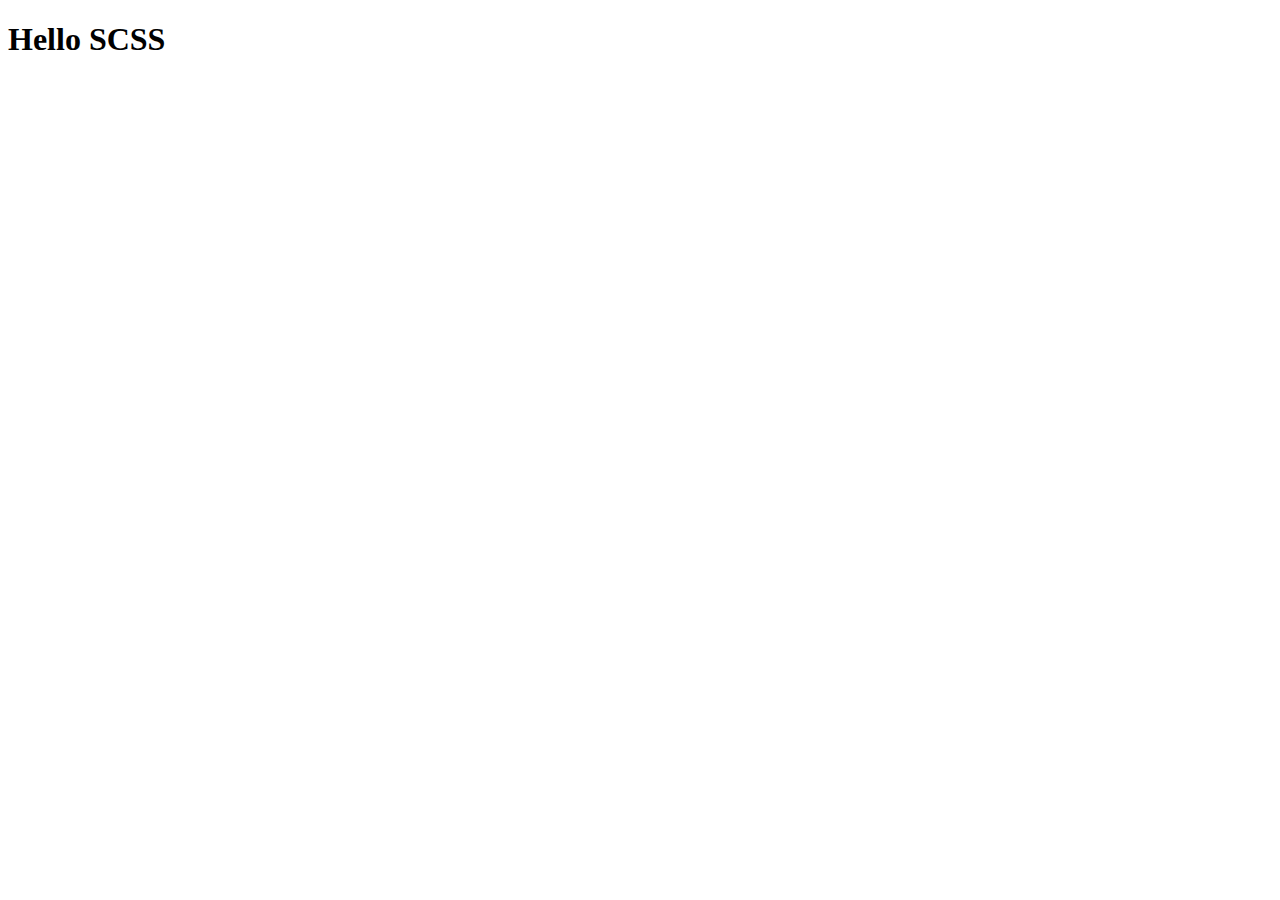
==== index.html @ f7321cb6 "«first»" ====
<!DOCTYPE html>
<html lang="en">
<head>
    <meta charset="UTF-8">
    <meta http-equiv="X-UA-Compatible" content="IE=edge">
    <meta name="viewport" content="width=device-width, initial-scale=1.0">
    <title>Document</title>
</head>
<body>
    <h1>Hello SCSS</h1>
</body>
</html>
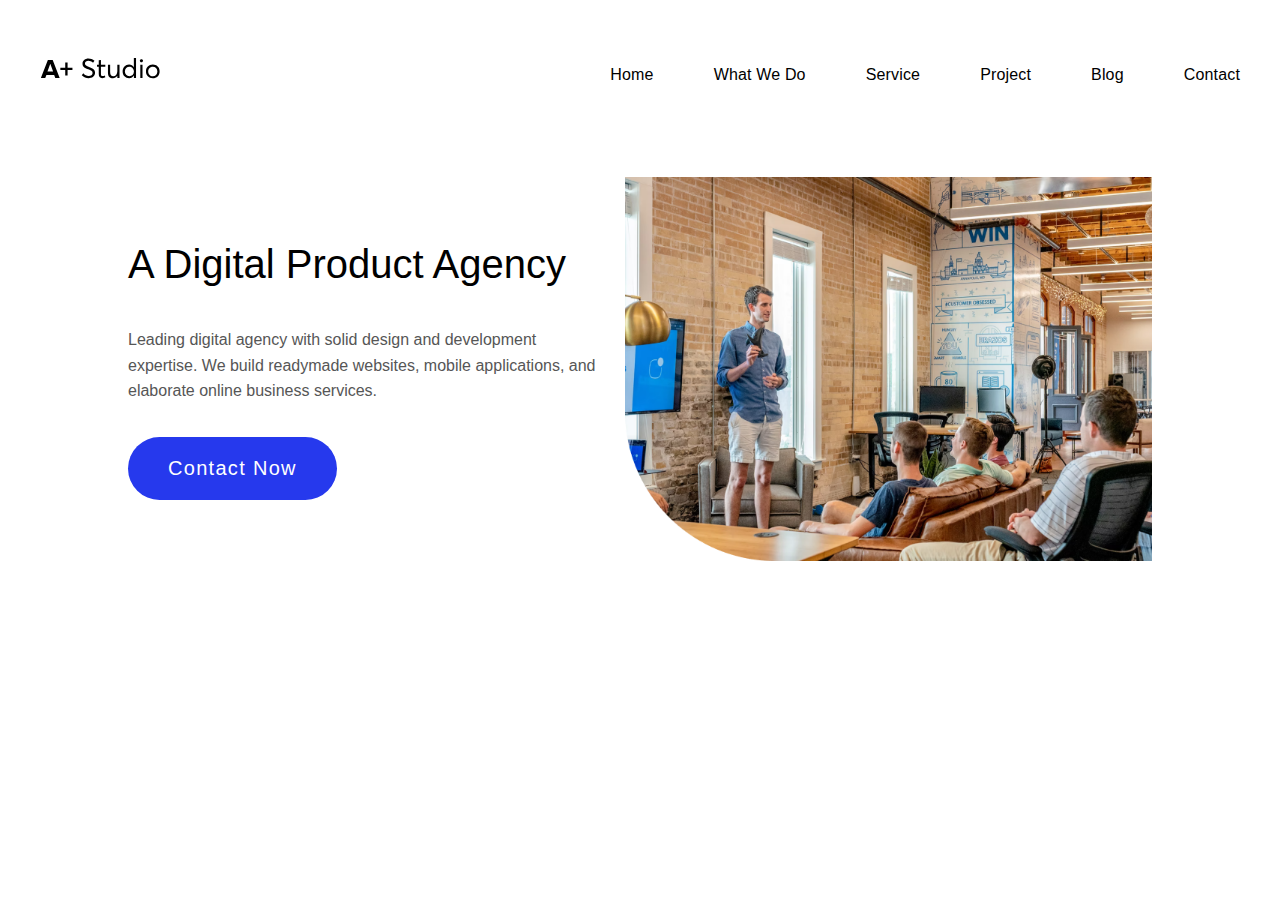
==== commit 3c598b61: "Correction" ====
--- a/index.html
+++ b/index.html
@@ -4,9 +4,38 @@
     <meta charset="UTF-8">
     <meta http-equiv="X-UA-Compatible" content="IE=edge">
     <meta name="viewport" content="width=device-width, initial-scale=1.0">
+    <link rel="stylesheet" href="style.css">
     <title>Document</title>
 </head>
 <body>
-    <h1>Hello SCSS</h1>
+    <div class="container">
+         <header class="header">
+            <a href="/" class="header__logo">
+                <img src="img/logo.svg" alt="logo">
+            </a>
+            <nav class="header__nav">
+                <ul class="header__ul">
+                    <li class="header__li"><a href="/" class="header__a">Home</a></li>
+                    <li class="header__li"><a href="/" class="header__a">What We Do</a></li>
+                    <li class="header__li"><a href="/" class="header__a">Service</a></li>
+                    <li class="header__li"><a href="/" class="header__a">Project</a></li>
+                    <li class="header__li"><a href="/" class="header__a">Blog</a></li>
+                    <li class="header__li"><a href="/" class="header__a">Contact</a></li>
+                </ul>
+            </nav>
+         </header>
+    </div>
+
+    <section class="main-section">
+        <div class="main-section__info">
+            <div class="main-section__title">A Digital Product Agency</div>
+            <div class="main-section__desc">Leading digital agency with solid design and development expertise. We build readymade websites, mobile applications, and elaborate online business services.</div>
+            <a href="/" class="btn   _primary main-section__btn">Contact Now</a>
+        </div>
+        <div class="main-section__image">
+            <img src="img/image8.png" alt="Agency">
+        </div>
+    </section>
+
 </body>
 </html>--- a/style.css
+++ b/style.css
@@ -0,0 +1,105 @@
+*,
+*::before
+*::after {
+  box-sizing: border-box;
+  margin: 0;
+  padding: 0; }
+
+img {
+  max-width: 100%; }
+
+a {
+  text-decoration: none; }
+
+li {
+  list-style: none;
+  text-decoration: none; }
+
+@font-face {
+  font-family: 'proxima_novaregular', sans-serif;
+  src: url("/fonts/proxima_novaregular") format("woff2");
+  font-weight: normal;
+  font-style: normal; }
+@font-face {
+  font-family: 'averta_demo_pe_cutted_demoRg';
+  src: url("/fonts/averta_demo_pe_cutted_demoRg") format("woff2");
+  font-weight: normal;
+  font-style: normal; }
+body {
+  font-family: "proxima_novaregular", sans-serif; }
+
+.container {
+  max-width: 1200px;
+  margin-inline: auto;
+  text-decoration: none; }
+
+.btn {
+  padding: 20px 40px;
+  display: inline-block;
+  cursor: pointer;
+  border: 0;
+  outline: 0;
+  border-radius: 60px;
+  background: #2639ED;
+  color: #FFF;
+  font-family: "proxima_novaregular", sans-serif;
+  font-size: 20px;
+  font-style: normal;
+  font-weight: 400;
+  line-height: normal;
+  letter-spacing: 1.3px; }
+  .btn._primary {
+    background: #2639ED;
+    color: #FFF; }
+
+.header {
+  padding-top: 42px;
+  padding-bottom: 35px;
+  display: flex;
+  justify-content: space-between;
+  align-items: center; }
+  .header__logo {
+    width: 120px;
+    height: 34px; }
+  .header__ul {
+    display: flex;
+    align-items: center;
+    gap: 60px; }
+  .header__a {
+    color: #000;
+    font-family: "proxima_novaregular", sans-serif;
+    font-size: 16px;
+    font-style: normal;
+    font-weight: 400;
+    line-height: normal;
+    letter-spacing: 0.16px; }
+
+.main-section {
+  display: flex;
+  align-items: center;
+  gap: 26px;
+  justify-content: space-between;
+  padding: 120px;
+  padding-top: 42px; }
+  .main-section__title {
+    color: #000;
+    font-family: "proxima_novaregular", sans-serif;
+    font-size: 40px;
+    font-style: normal;
+    font-weight: 400;
+    line-height: normal;
+    margin-bottom: 40px; }
+  .main-section__desc {
+    width: 471px;
+    color: #565656;
+    font-family: "proxima_novaregular", sans-serif;
+    font-size: 16px;
+    font-style: normal;
+    font-weight: 400;
+    line-height: 160%;
+    margin-bottom: 33px; }
+  .main-section__image {
+    max-width: 703px;
+    max-height: 512px; }
+
+/*# sourceMappingURL=style.css.map */
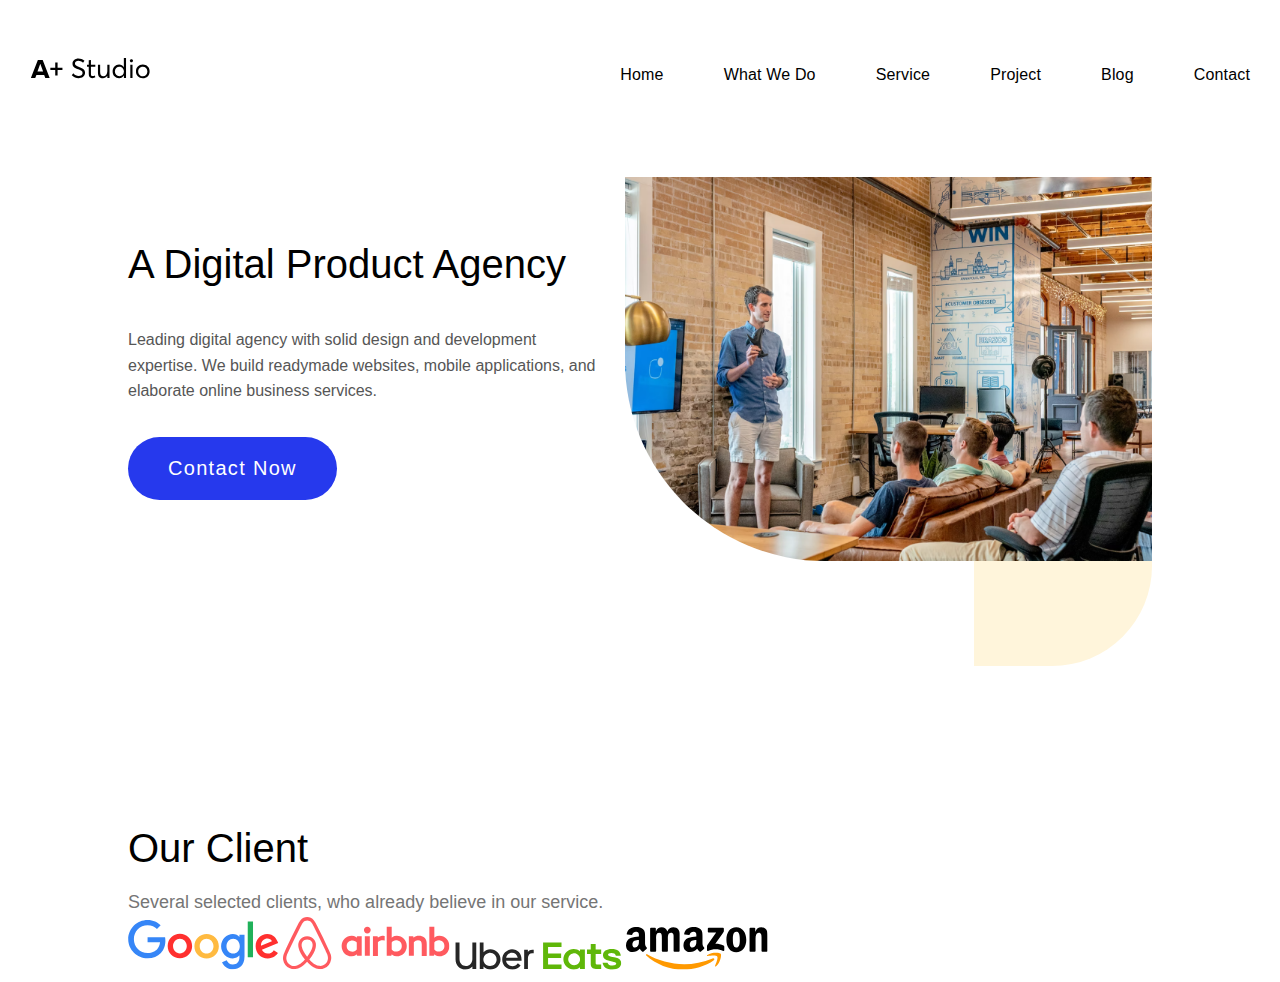
==== commit 62003f67: "Correction" ====
--- a/index.html
+++ b/index.html
@@ -33,8 +33,25 @@
             <a href="/" class="btn   _primary main-section__btn">Contact Now</a>
         </div>
         <div class="main-section__image">
-            <img src="img/image8.png" alt="Agency">
+            <img src="img/wrad.png" alt="Agency">
         </div>
+    </section>
+
+    <section class="social">
+        <div class="social__title">Our Client</div>
+        <div class="social__desc">Several selected clients, who already believe in our service.</div>
+        <a href="/" class="social__logo">
+            <img src="img/social/Google Logo.svg" alt="Google">
+        </a>
+        <a href="/" class="social__logo">
+            <img src="img/social/Airbnb Logo.svg" alt="Airbnb">
+        </a>
+        <a href="/" class="social__logo">
+            <img src="img/social/Uber Eats Logo.svg" alt="Uber">
+        </a>
+        <a href="/" class="social__logo">
+            <img src="img/social/Amazon Logo.svg" alt="Amazon">
+        </a>
     </section>
 
 </body>
--- a/style.css
+++ b/style.css
@@ -29,9 +29,10 @@
   font-family: "proxima_novaregular", sans-serif; }
 
 .container {
-  max-width: 1200px;
+  max-width: 1220px;
   margin-inline: auto;
-  text-decoration: none; }
+  text-decoration: none;
+  padding: 0 20px; }
 
 .btn {
   padding: 20px 40px;
@@ -50,7 +51,10 @@
   letter-spacing: 1.3px; }
   .btn._primary {
     background: #2639ED;
-    color: #FFF; }
+    color: #FFF;
+    transition: 0.2s all ease-in-out; }
+    .btn._primary:hover {
+      background: #1123cf; }
 
 .header {
   padding-top: 42px;
@@ -65,6 +69,19 @@
     display: flex;
     align-items: center;
     gap: 60px; }
+    @media (max-width: 992px) {
+      .header__ul {
+        position: fixed;
+        width: 300px;
+        height: 100%;
+        top: 0;
+        left: 0;
+        background: #2639ED;
+        z-index: 3;
+        flex-direction: column;
+        align-items: center;
+        justify-content: center;
+        transform: translateX(-500px); } }
   .header__a {
     color: #000;
     font-family: "proxima_novaregular", sans-serif;
@@ -73,14 +90,26 @@
     font-weight: 400;
     line-height: normal;
     letter-spacing: 0.16px; }
+    @media (max-width: 992px) {
+      .header__a {
+        color: #FFF; } }
 
 .main-section {
   display: flex;
   align-items: center;
   gap: 26px;
+  margin-bottom: 141px;
   justify-content: space-between;
   padding: 120px;
   padding-top: 42px; }
+  @media (max-width: 992px) {
+    .main-section {
+      align-items: stretch;
+      flex-direction: column-reverse;
+      padding: 0px; } }
+  .main-section__info {
+    max-width: 471px;
+    z-index: 2; }
   .main-section__title {
     color: #000;
     font-family: "proxima_novaregular", sans-serif;
@@ -90,7 +119,6 @@
     line-height: normal;
     margin-bottom: 40px; }
   .main-section__desc {
-    width: 471px;
     color: #565656;
     font-family: "proxima_novaregular", sans-serif;
     font-size: 16px;
@@ -99,7 +127,54 @@
     line-height: 160%;
     margin-bottom: 33px; }
   .main-section__image {
-    max-width: 703px;
-    max-height: 512px; }
+    position: relative; }
+    .main-section__image img {
+      border-radius: 0px 0px 0px 200px;
+      position: relative;
+      width: 100%; }
+      @media (max-width: 576px) {
+        .main-section__image img {
+          align-items: stretch; } }
+      @media (max-width: 992px) {
+        .main-section__image img {
+          position: relative;
+          width: 100%;
+          border-radius: 12px; } }
+    .main-section__image::before {
+      bottom: -101px;
+      right: 0px;
+      position: absolute;
+      content: '';
+      display: block;
+      width: 178px;
+      height: 178px;
+      border-radius: 0px 0px 100px 0px;
+      background: #FFF5DB; }
+      @media (max-width: 576px) {
+        .main-section__image::before {
+          display: none; } }
+
+.social {
+  padding-left: 120px;
+  align-items: center;
+  justify-content: space-between; }
+  .social__title {
+    color: #000;
+    font-family: "proxima_novaregular", sans-serif;
+    font-size: 40px;
+    font-style: normal;
+    font-weight: 400;
+    line-height: normal;
+    padding-bottom: 17px; }
+  .social__desc {
+    color: #757575;
+    font-family: "proxima_novaregular", sans-serif;
+    font-size: 18px;
+    font-style: normal;
+    font-weight: 400;
+    line-height: 160%; }
+  .social__logo {
+    gap: 120px;
+    align-items: center; }
 
 /*# sourceMappingURL=style.css.map */
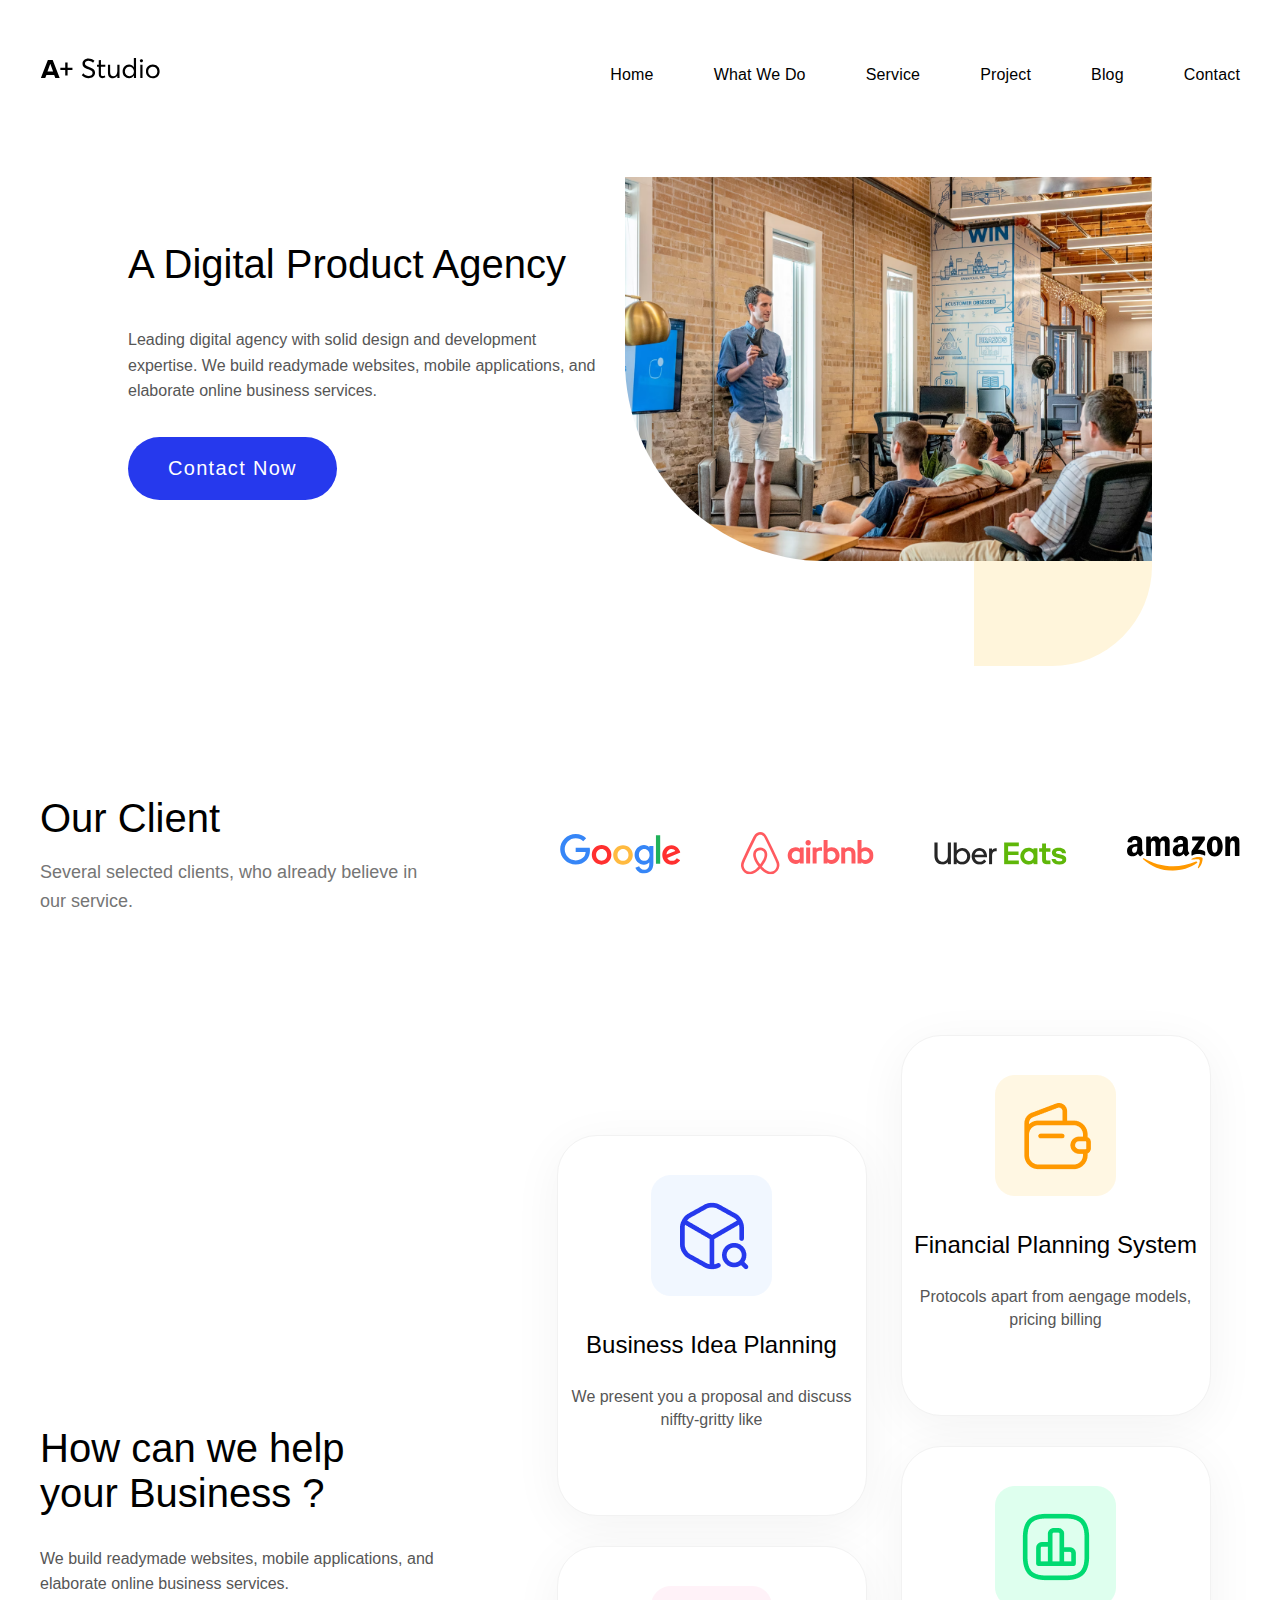
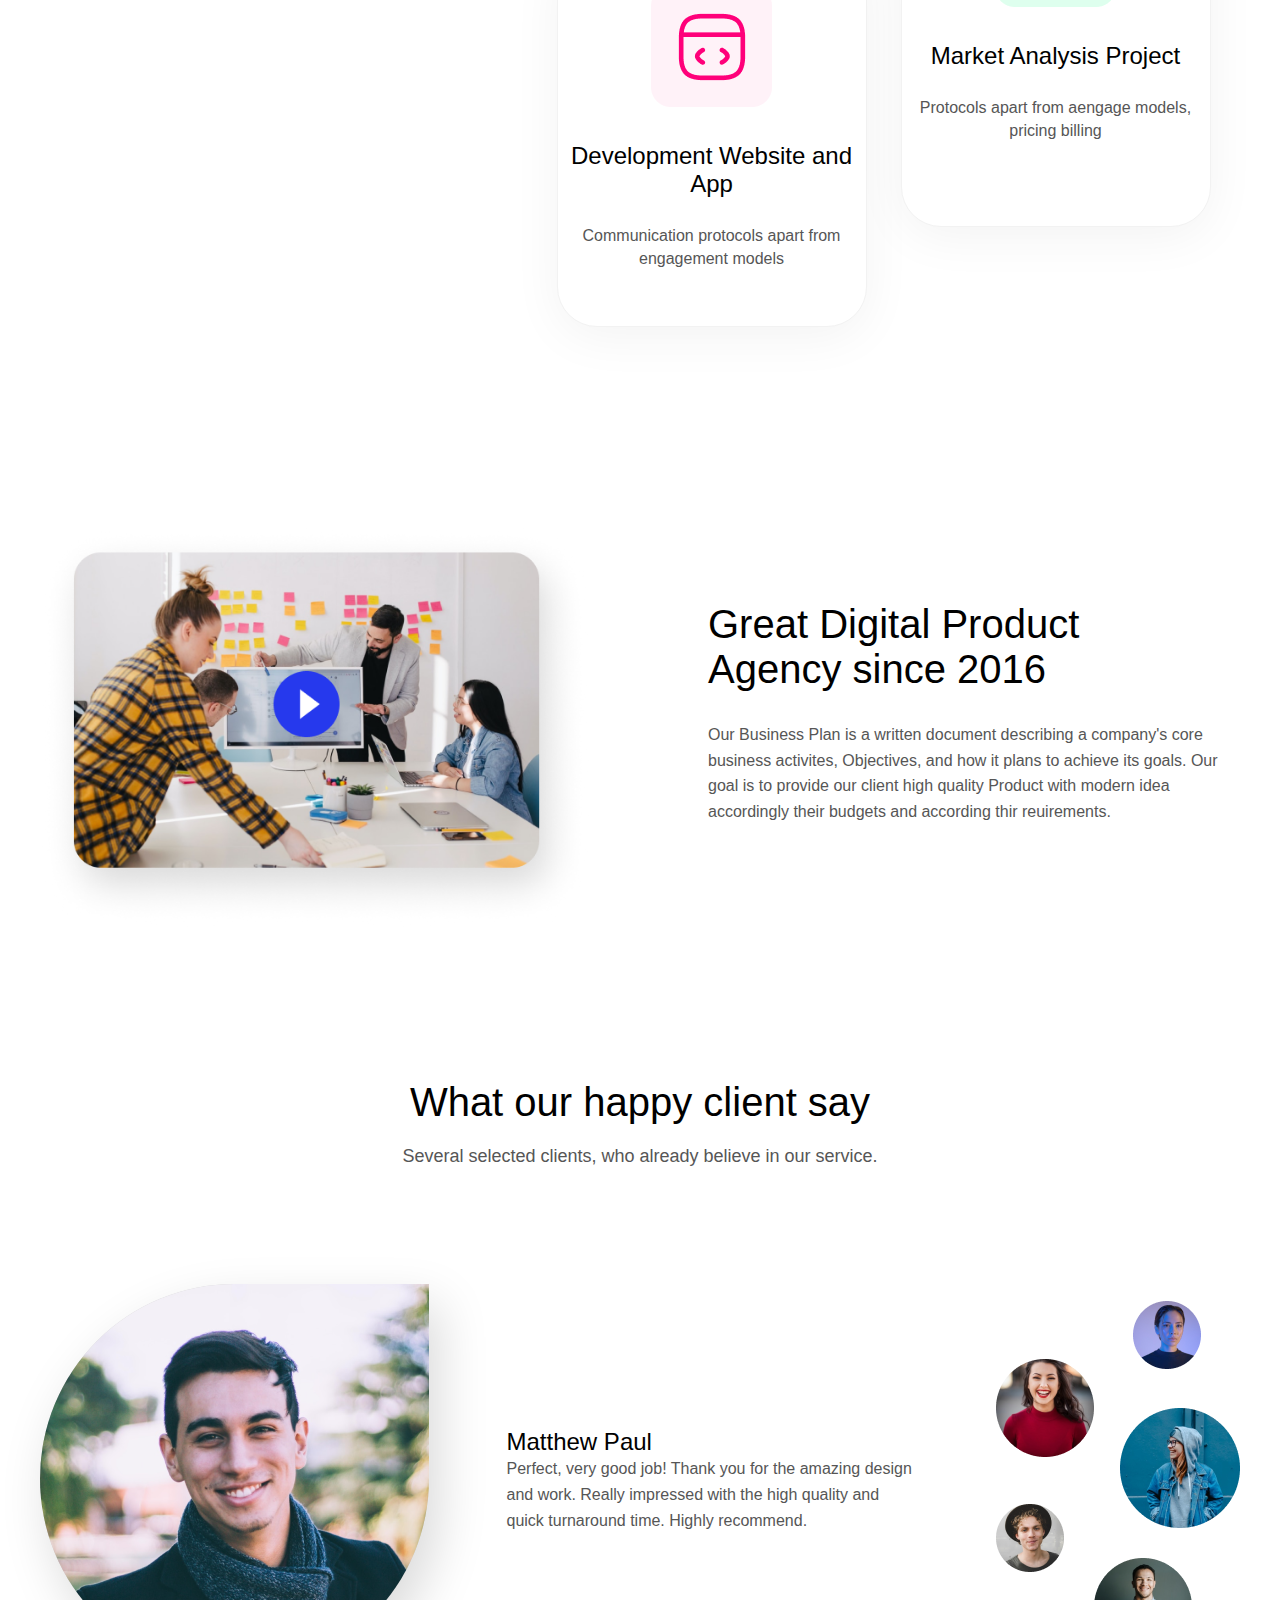
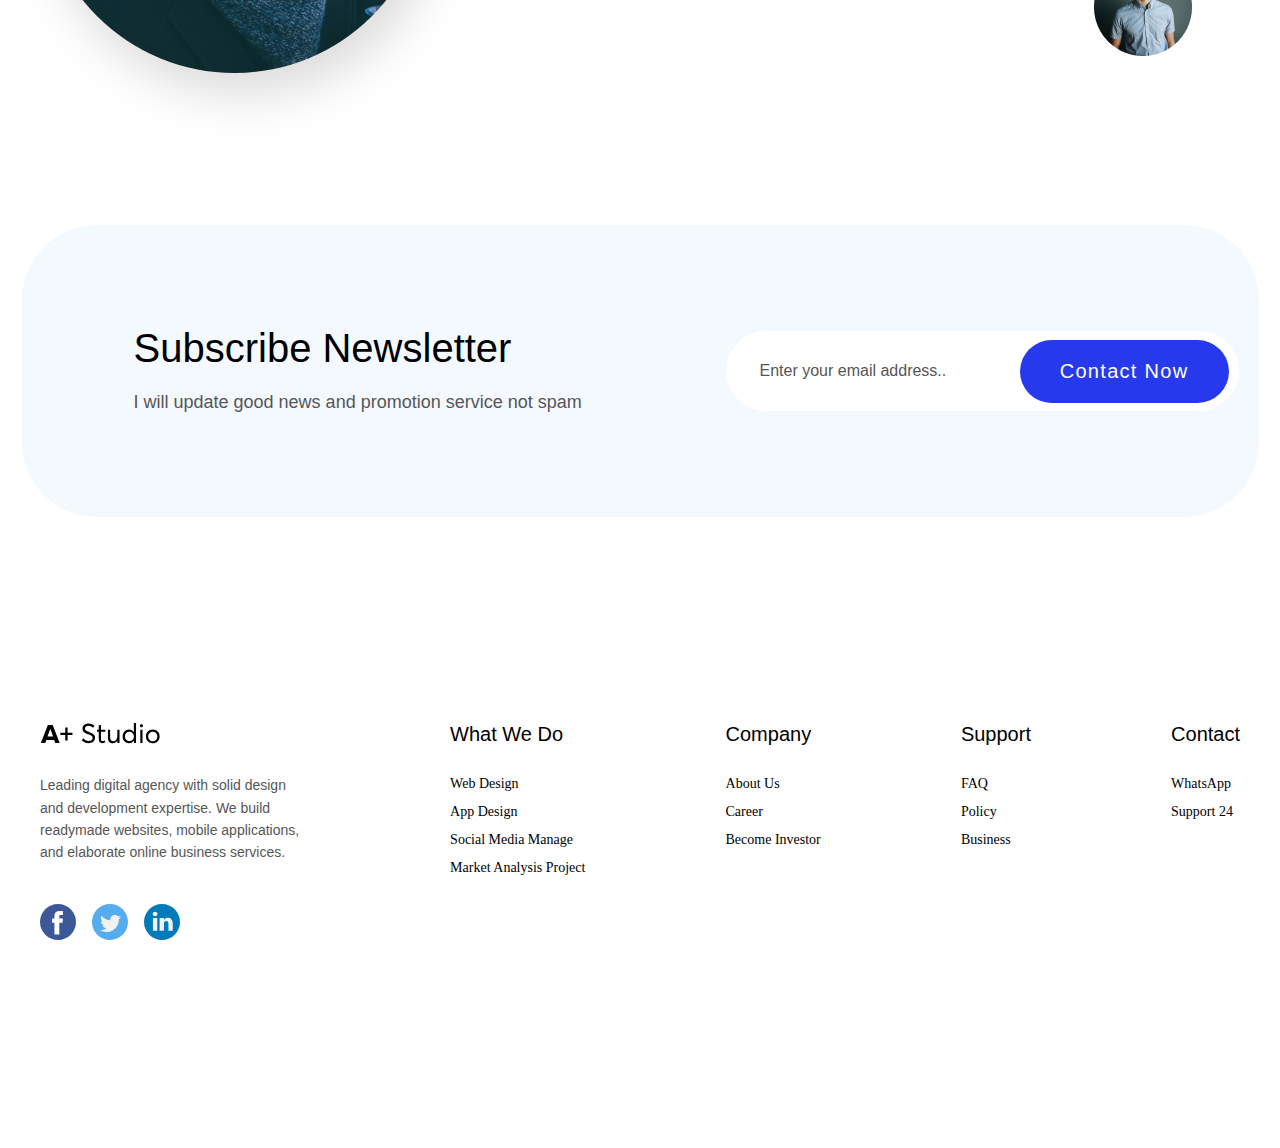
==== commit 9dfd1b66: "study: home work 5" ====
--- a/index.html
+++ b/index.html
@@ -26,7 +26,7 @@
          </header>
     </div>
 
-    <section class="main-section">
+    <section class="main-section container flex-space-between">
         <div class="main-section__info">
             <div class="main-section__title">A Digital Product Agency</div>
             <div class="main-section__desc">Leading digital agency with solid design and development expertise. We build readymade websites, mobile applications, and elaborate online business services.</div>
@@ -38,20 +38,134 @@
     </section>
 
     <section class="social">
-        <div class="social__title">Our Client</div>
-        <div class="social__desc">Several selected clients, who already believe in our service.</div>
-        <a href="/" class="social__logo">
-            <img src="img/social/Google Logo.svg" alt="Google">
-        </a>
-        <a href="/" class="social__logo">
-            <img src="img/social/Airbnb Logo.svg" alt="Airbnb">
-        </a>
-        <a href="/" class="social__logo">
-            <img src="img/social/Uber Eats Logo.svg" alt="Uber">
-        </a>
-        <a href="/" class="social__logo">
-            <img src="img/social/Amazon Logo.svg" alt="Amazon">
-        </a>
+        <div class="social__info">
+            <div class="social__title">Our Client</div>
+            <div class="social__desc">Several selected clients, who already believe in our service.</div>
+        </div>
+        <div class="social__logos">
+            <a href="/" class="social__logo">
+                <img src="img/social/Google Logo.svg" alt="Google">
+            </a>
+            <a href="/" class="social__logo">
+                <img src="img/social/Airbnb Logo.svg" alt="Airbnb">
+            </a>
+            <a href="/" class="social__logo">
+                <img src="img/social/Uber Eats Logo.svg" alt="Uber">
+            </a>
+            <a href="/" class="social__logo">
+                <img src="img/social/Amazon Logo.svg" alt="Amazon">
+            </a>
+        </div>
+    </section>
+
+    <section class="business">
+        <div class="business__info">
+            <div class="business__title">How can we help your Business ?</div>
+            <div class="business__desc">We build readymade websites, mobile applications, and elaborate online business services. </div>
+        </div>
+        <div class="business__blocks">
+            <div class="business__col col-but">
+                <div class="business__item">
+                    <img class="business__img" src="img/social/first.png" alt="Planning">
+                    <div class="business__title-item">Business Idea Planning</div>
+                    <div class="business__desc-item">We present you a proposal and discuss niffty-gritty like</div>
+                </div>
+                <div class="business__item">
+                    <img class="business__img" src="img/social/second.png" alt="Development">
+                    <div class="business__title-item">Development Website and App</div>
+                    <div class="business__desc-item">Communication protocols apart from engagement models</div>
+                </div>
+            </div>
+            <div class="business__col">
+                <div class="business__item">
+                    <img class="business__img" src="img/social/first1.png" alt="Financial">
+                    <div class="business__title-item">Financial Planning System</div>
+                    <div class="business__desc-item" >Protocols apart from aengage models, pricing billing</div>
+                </div>
+                <div class="business__item">
+                    <img class="business__img" src="img/social/second2.png" alt="Analysis">
+                    <div class="business__title-item">Market Analysis Project</div>
+                    <div class="business__desc-item">Protocols apart from aengage models, pricing billing</div>
+                </div>
+            </div>
+        </div>
+    </section>
+
+    <section class="video flex-space-between">
+        <div class="video__img">
+            <img src="img/face/video.png" alt="video">
+        </div>
+        <div class="video__info">
+            <div class="video__title">Great Digital Product Agency since 2016 </div>
+            <div class="video__desc">Our Business Plan is a written document describing a company's core business activites, Objectives, and how it plans to achieve its goals. Our goal is to provide our client high quality Product with modern idea accordingly their budgets and according thir reuirements.</div>
+        </div>
+    </section>
+
+    <section class="client container">
+        <div class="client__head">
+            <div class="client__title">What our happy client say</div>
+            <div class="client__desc">Several selected clients, who already believe in our service.</div>
+        </div>
+        <div class="client__info flex-space-between">
+            <div class="client__img">
+                <img class="client__img-und" src="img/face/unsplash_face.png" alt="client">
+            </div>
+            <div class="client__info-text">
+                <div class="client__info-title">Matthew Paul</div>
+                <div class="client__info-desc">Perfect, very good job! Thank you for the amazing design and work. Really impressed with the high quality and quick turnaround time. Highly recommend.</div>
+            </div>
+            <div class="client__info-img">
+                <img src="img/face/Group-face.png" alt="clients">
+            </div>
+        </div>
+    </section>
+
+    <section class="contact container flex-space-between">
+        <div class="contact__info">
+            <div class="contact__title">Subscribe Newsletter</div>
+            <div class="contact__desc">I will update good news and promotion service not spam</div>
+        </div>
+        <div class="contact__sms flex-space-between">
+            <div class="contact__message">Enter your email address..</div>
+            <div class="contact__btn">
+                <button class="contact__btn-und btn">Contact Now</button>
+            </div>
+        </div>
+    </section>
+
+    <section class="footer flex-space container">
+        <div class="footer__first">
+            <div class="footer__logo"> <img src="img/logo.svg" alt="logo"></div>
+            <div class="footer__desc-mean">Leading digital agency with solid design and development expertise. We build readymade websites, mobile applications, and elaborate online business services.</div>
+            <div class="footer__icons">
+                <img src="img/social/icons-soci/facebook.svg" alt="facebook">
+                <img src="img/social/icons-soci/twitter.svg" alt="twitter">
+                <img src="img/social/icons-soci/linkedin.svg" alt="linkedin">            </div>
+        </div>
+        <div class="footer__col">
+            <div class="footer__title">What We Do</div>
+            <div class="footer__desc">Web Design </div>
+            <div class="footer__desc">App Design </div>
+            <div class="footer__desc">Social Media Manage </div>
+            <div class="footer__desc">Market Analysis Project </div>
+        </div>
+        <div class="footer__col">
+            <div class="footer__title">Company</div>
+            <div class="footer__desc">About Us</div>
+            <div class="footer__desc">Career </div>
+            <div class="footer__desc">Become Investor</div>
+        </div>
+        <div class="footer__col">
+            <div class="footer__title">Support</div>
+            <div class="footer__desc">FAQ</div>
+            <div class="footer__desc">Policy</div>
+            <div class="footer__desc">Business</div>
+        </div>
+        <div class="footer__col">
+            <div class="footer__title">Contact</div>
+            <div class="footer__desc">WhatsApp</div>
+            <div class="footer__desc">Support 24</div>
+        </div>
     </section>
 
 </body>
--- a/style.css
+++ b/style.css
@@ -17,22 +17,37 @@
 
 @font-face {
   font-family: 'proxima_novaregular', sans-serif;
-  src: url("/fonts/proxima_novaregular") format("woff2");
+  src: url("../../fonts/Proxima Nova Font.otf") format("woff2");
   font-weight: normal;
   font-style: normal; }
 @font-face {
   font-family: 'averta_demo_pe_cutted_demoRg';
-  src: url("/fonts/averta_demo_pe_cutted_demoRg") format("woff2");
+  src: url("../../fonts/averta-demo-pe-cutted-demo-regular.ttf") format("woff2");
   font-weight: normal;
   font-style: normal; }
 body {
-  font-family: "proxima_novaregular", sans-serif; }
+  font-family: "proxima_novaregular", sans-serif;
+  text-decoration: none;
+  background-color: C4C4C4; }
 
 .container {
-  max-width: 1220px;
-  margin-inline: auto;
-  text-decoration: none;
+  max-width: 1200px;
+  margin: 0 auto;
   padding: 0 20px; }
+
+.flex-centre {
+  display: flex;
+  justify-content: center;
+  align-items: center; }
+
+.flex-space-between {
+  display: flex;
+  justify-content: space-between;
+  align-items: center; }
+
+.flex-space {
+  display: flex;
+  justify-content: space-between; }
 
 .btn {
   padding: 20px 40px;
@@ -59,6 +74,7 @@
 .header {
   padding-top: 42px;
   padding-bottom: 35px;
+  width: 1200px;
   display: flex;
   justify-content: space-between;
   align-items: center; }
@@ -95,11 +111,8 @@
         color: #FFF; } }
 
 .main-section {
-  display: flex;
-  align-items: center;
   gap: 26px;
-  margin-bottom: 141px;
-  justify-content: space-between;
+  margin-bottom: 111px;
   padding: 120px;
   padding-top: 42px; }
   @media (max-width: 992px) {
@@ -155,9 +168,18 @@
           display: none; } }
 
 .social {
-  padding-left: 120px;
+  margin: 0 auto;
+  width: 1200px;
+  display: flex;
+  justify-content: center;
   align-items: center;
-  justify-content: space-between; }
+  gap: 120px;
+  margin-bottom: 120px; }
+  .social__logos {
+    display: flex;
+    justify-content: space-between;
+    align-items: center;
+    gap: 60px; }
   .social__title {
     color: #000;
     font-family: "proxima_novaregular", sans-serif;
@@ -173,8 +195,208 @@
     font-style: normal;
     font-weight: 400;
     line-height: 160%; }
-  .social__logo {
-    gap: 120px;
-    align-items: center; }
+
+.business {
+  display: flex;
+  width: 1200px;
+  margin: 0 auto;
+  align-items: center; }
+  .business__title {
+    color: #000;
+    font-family: "proxima_novaregular", sans-serif;
+    font-size: 40px;
+    font-style: normal;
+    font-weight: 400;
+    line-height: normal;
+    padding-bottom: 30px;
+    width: 358px; }
+  .business__desc {
+    color: #565656;
+    font-family: "proxima_novaregular", sans-serif;
+    font-size: 16px;
+    font-style: normal;
+    font-weight: 400;
+    line-height: 160%;
+    width: 396px;
+    padding-right: 91px; }
+  .business__blocks {
+    display: flex;
+    margin: 0 auto;
+    text-align: center;
+    gap: 34px; }
+  .business__col {
+    padding-bottom: 30px; }
+  .business .col-but {
+    margin-top: 100px; }
+  .business__img {
+    padding-top: 39px;
+    padding-bottom: 31px; }
+  .business__title-item {
+    color: #000;
+    text-align: center;
+    font-family: "proxima_novaregular", sans-serif;
+    font-size: 24px;
+    font-style: normal;
+    font-weight: 400;
+    line-height: normal;
+    padding-bottom: 27px; }
+  .business__desc-item {
+    color: #565656;
+    text-align: center;
+    font-family: "proxima_novaregular", sans-serif;
+    font-size: 16px;
+    font-style: normal;
+    font-weight: 400;
+    line-height: 140%; }
+  .business__item {
+    border-radius: 40px;
+    border: 1px solid #F2F2F2;
+    background: #FFF;
+    box-shadow: 0px 10px 50px 0px rgba(0, 0, 0, 0.05);
+    width: 308px;
+    height: 379px;
+    margin-bottom: 30px; }
+
+.video {
+  max-width: 1200px;
+  margin: 0 auto;
+  margin-top: 140px; }
+  .video__img {
+    border-radius: 32px;
+    width: 550px;
+    height: 372px; }
+  .video__title {
+    width: 468px;
+    color: #000;
+    font-family: "proxima_novaregular", sans-serif;
+    font-size: 40px;
+    font-style: normal;
+    font-weight: 400;
+    line-height: normal;
+    padding-bottom: 30px; }
+  .video__desc {
+    width: 532px;
+    color: #565656;
+    font-family: "proxima_novaregular", sans-serif;
+    font-size: 16px;
+    font-style: normal;
+    font-weight: 400;
+    line-height: 160%; }
+
+.client {
+  padding-bottom: 148px; }
+  .client__title {
+    padding-top: 181px;
+    color: #000;
+    text-align: center;
+    font-family: "proxima_novaregular", sans-serif;
+    font-size: 40px;
+    font-style: normal;
+    font-weight: 400;
+    line-height: normal; }
+  .client__desc {
+    padding-top: 17px;
+    padding-bottom: 113px;
+    color: #565656;
+    text-align: center;
+    font-family: "proxima_novaregular", sans-serif;
+    font-size: 18px;
+    font-style: normal;
+    font-weight: 400;
+    line-height: 160%; }
+  .client__img-und {
+    border-radius: 500px 0px 500px 500px;
+    background: url(<path-to-image>), lightgray 50%/cover no-repeat;
+    box-shadow: 10px 20px 50px 0px rgba(0, 0, 0, 0.15); }
+  .client__info-title {
+    color: #000;
+    text-align: left;
+    font-family: "proxima_novaregular", sans-serif;
+    font-size: 24px;
+    font-style: normal;
+    font-weight: 400;
+    line-height: normal; }
+  .client__info-desc {
+    width: 412px;
+    color: #565656;
+    text-align: left;
+    font-family: "proxima_novaregular", sans-serif;
+    font-size: 16px;
+    font-style: normal;
+    font-weight: 400;
+    line-height: 160%; }
+
+.contact {
+  border-radius: 75px;
+  background: #F4F9FF;
+  width: 1197px;
+  height: 292px;
+  flex-shrink: 0; }
+  .contact__info {
+    padding-left: 92px; }
+  .contact__title {
+    color: #000;
+    font-family: "proxima_novaregular", sans-serif;
+    font-size: 40px;
+    font-style: normal;
+    font-weight: 400;
+    line-height: normal;
+    padding-bottom: 17px; }
+  .contact__desc {
+    color: #565656;
+    font-family: "proxima_novaregular", sans-serif;
+    font-size: 18px;
+    font-style: normal;
+    font-weight: 400;
+    line-height: 160%; }
+  .contact__sms {
+    width: 479px;
+    height: 80px;
+    flex-shrink: 0;
+    border-radius: 60px;
+    background: #FFF;
+    padding-left: 34px; }
+  .contact__message {
+    color: #565656;
+    font-family: "proxima_novaregular", sans-serif;
+    font-size: 16px;
+    font-style: normal;
+    font-weight: 400;
+    line-height: normal; }
+  .contact__btn {
+    padding-right: 10px; }
+
+.footer {
+  padding-top: 206px;
+  padding-bottom: 200px; }
+  .footer__logo {
+    padding-bottom: 26px; }
+  .footer__desc-mean {
+    color: #565656;
+    font-family: "proxima_novaregular", sans-serif;
+    font-size: 14px;
+    font-style: normal;
+    font-weight: 400;
+    line-height: 160%;
+    padding-bottom: 40px;
+    width: 270px; }
+  .footer__icons {
+    display: flex;
+    gap: 16px; }
+  .footer__title {
+    color: #000;
+    font-family: "proxima_novaregular", sans-serif;
+    font-size: 20px;
+    font-style: normal;
+    font-weight: 400;
+    line-height: normal;
+    padding-bottom: 24px; }
+  .footer__desc {
+    color: #000;
+    font-family: Averta Demo PE Cutted Demo;
+    font-size: 14px;
+    font-style: normal;
+    font-weight: 400;
+    line-height: 200%; }
 
 /*# sourceMappingURL=style.css.map */
